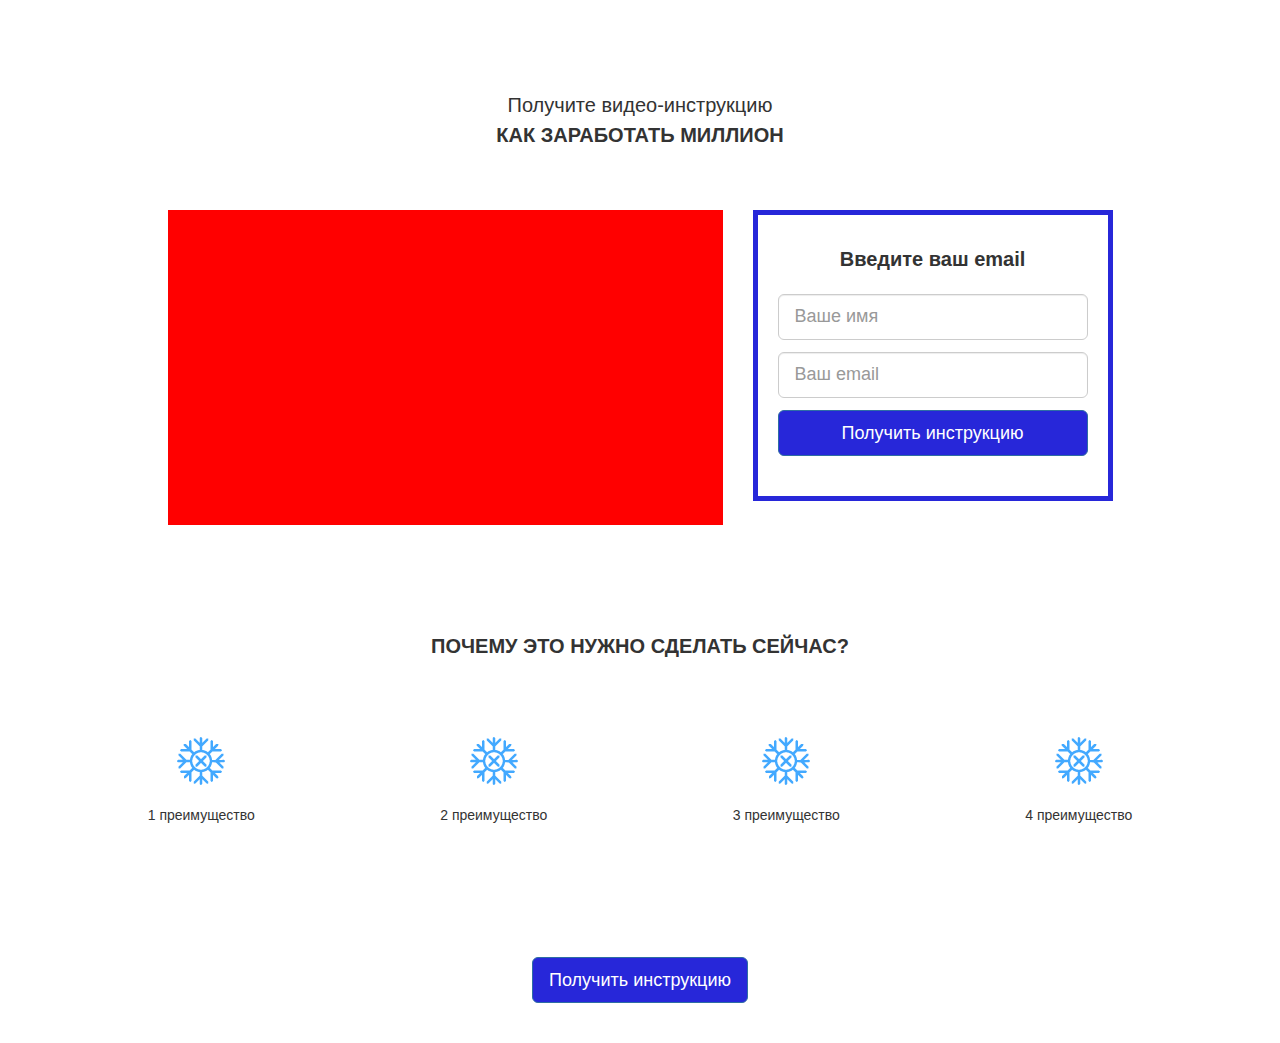
==== index.html @ 945a4804 "Первая проба" ====
<!DOCTYPE html>
<html lang="en">
<head>
    <meta charset="UTF-8">
    <title>Мой первый сайт</title>
    <link rel="stylesheet" type="text/css" href="css/bootstrap.css">
    <link rel="stylesheet" type="text/css" href="css/style.css">
</head>
<body>
<div class="section">
     <div class="container">
        <!--FIRST ROW-->
        <div class="row">
            <div class="col-lg-6 col-lg-offset-3">
                <h1 class="header text-center">
                    <span>Получите видео-инструкцию</span>
                    <strong class="text-uppercase">Как заработать миллион</strong>
            </h1>
            </div>
        </div>
        <!--2ND ROW-->
        <div class="row">
            <div class="col-lg-6 col-lg-offset-1 col-md-8 col-md-offset-2">
                <div class="video">
                    <!-- <iframe width="100%" height="315"  frameborder="0" ></iframe> -->
                </div>
            </div>
            <div class="col-lg-4 col-lg-offset-0 col-md-8 col-md-offset-2">
                 <div class="form">
                    <p class="form-header text-center">Введите ваш email</p>
                    <form action="#">
                        <input class="form-control input-lg" type="text" placeholder="Ваше имя">
                        <input class="form-control input-lg" type="text" placeholder="Ваш email">
                        <button class="btn btn-primary btn-lg form-btn btn-block">Получить инструкцию</button>
                    </form>
                </div>
            </div>
        </div>
    </div> 
</div>

<div class="section">
    <div class="container">
        <div class="row">
            <div class="col-lg12 col-xs-12 col-sm-12">
                <h2 class="section-header text-uppercase text-center">Почему это нужно сделать сейчас?</h2>
            </div>
        </div>
         <div class="features text-center">
             <div class="row">
                 <div class="col-lg-3 col-md-6">
                     <div class="feature-box">
                         <img src="img/00.png" alt="1 преимущество">
                         <p>1 преимущество</p>
                     </div>
                 </div>
                 <div class="col-lg-3 col-md-6">
                     <div class="feature-box">
                         <img src="img/00.png" alt="2 преимущество">
                         <p>2 преимущество</p>
                     </div>
                 </div>
                 <div class="col-lg-3 col-md-6">
                     <div class="feature-box">
                         <img src="img/00.png" alt="3 преимущество">
                         <p>3 преимущество</p>
                     </div>
                 </div>
                 <div class="col-lg-3 col-md-6">
                     <div class="feature-box">
                         <img src="img/00.png" alt="4 преимущество">
                         <p>4 преимущество</p>
                     </div>
                 </div>
             </div>
         </div>
          <button class="btn btn-primary btn-lg form-btn center-block"> Получить инструкцию </button>
    </div>
</div>
</body>
</html>
---- css/style.css ----
.header{
  font-size: 20px;
  line-height: 1.5;
  margin: 60px auto;
}

.header span{
  display: block;
}

.section{
  padding: 30px 0;
}
.video{
  background-color: #f00;
  width: 100%;
  height: 315px;
  margin-bottom: 30px;
}

.form{
  border: 5px solid #2727d9;
  padding: 30px 20px;
}
.form-header, .section-header{
  margin-bottom: 20px;
  font-size: 20px;
  font-weight: 900;
}
.form-btn{
  margin: 10px auto;
  background-color: #2727d9;
}

.form input{
  margin-bottom: 12px;
}

.features{
  margin: 60px auto;
}

.features p{
  margin-top: 20px;
}

.feature-box{
  height: 160px;
}
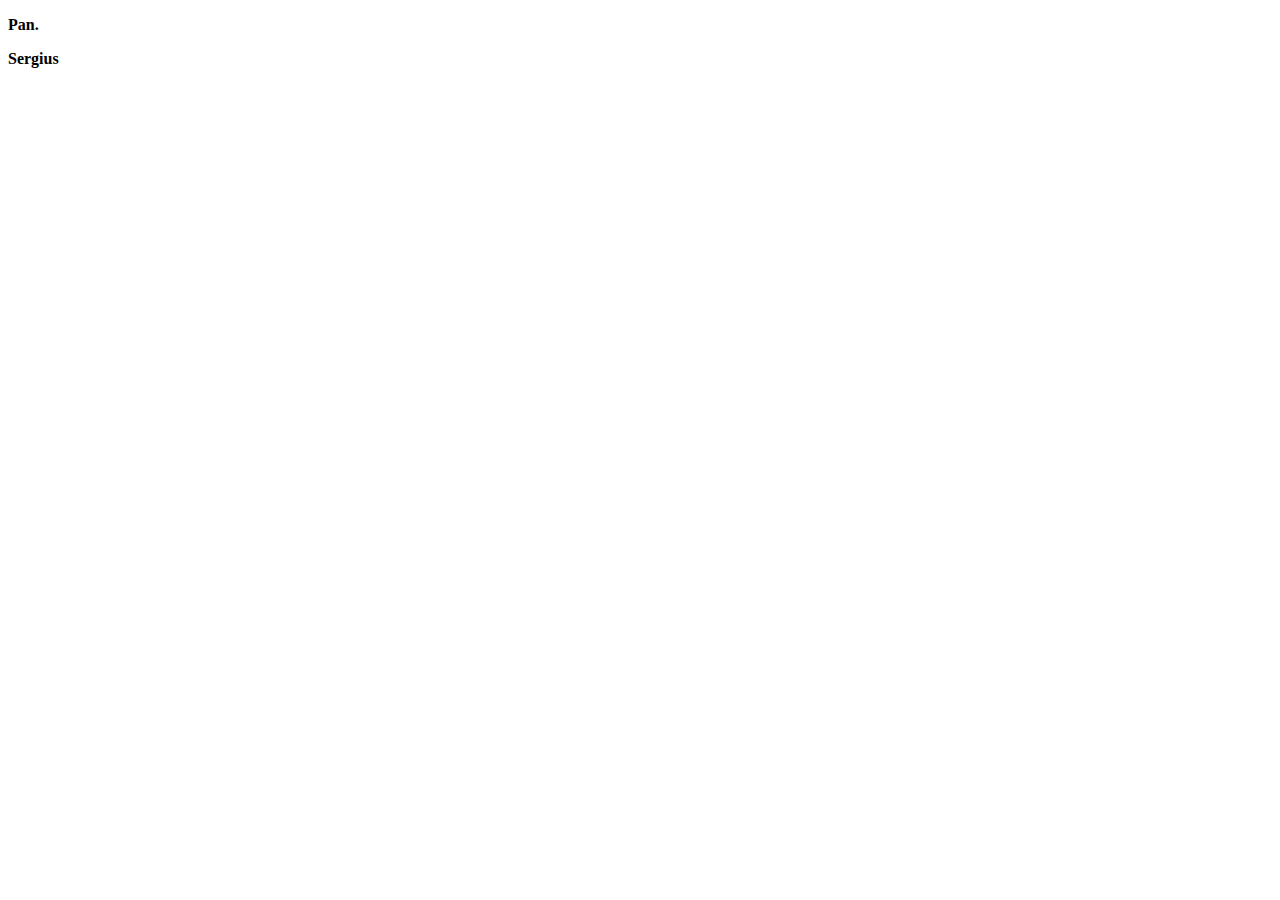
==== commit 69a71f62: "Add files via upload" ====
--- a/index.html
+++ b/index.html
@@ -2,80 +2,15 @@
 <html lang="en">
 <head>
     <meta charset="UTF-8">
-    <title>Мой первый сайт</title>
-    <link rel="stylesheet" type="text/css" href="css/bootstrap.css">
+    <title>logo CSS</title>
     <link rel="stylesheet" type="text/css" href="css/style.css">
+    <meta name='freelancehunt' content='823cf068633b059' />
 </head>
 <body>
-<div class="section">
-     <div class="container">
-        <!--FIRST ROW-->
-        <div class="row">
-            <div class="col-lg-6 col-lg-offset-3">
-                <h1 class="header text-center">
-                    <span>Получите видео-инструкцию</span>
-                    <strong class="text-uppercase">Как заработать миллион</strong>
-            </h1>
-            </div>
-        </div>
-        <!--2ND ROW-->
-        <div class="row">
-            <div class="col-lg-6 col-lg-offset-1 col-md-8 col-md-offset-2">
-                <div class="video">
-                    <!-- <iframe width="100%" height="315"  frameborder="0" ></iframe> -->
-                </div>
-            </div>
-            <div class="col-lg-4 col-lg-offset-0 col-md-8 col-md-offset-2">
-                 <div class="form">
-                    <p class="form-header text-center">Введите ваш email</p>
-                    <form action="#">
-                        <input class="form-control input-lg" type="text" placeholder="Ваше имя">
-                        <input class="form-control input-lg" type="text" placeholder="Ваш email">
-                        <button class="btn btn-primary btn-lg form-btn btn-block">Получить инструкцию</button>
-                    </form>
-                </div>
-            </div>
-        </div>
-    </div> 
-</div>
+    <div id='logo'>
+        <p class="pan"><strong>Pan.</strong></p>
+        <p class="s"><strong>Sergius</strong></p>
+    </div>
 
-<div class="section">
-    <div class="container">
-        <div class="row">
-            <div class="col-lg12 col-xs-12 col-sm-12">
-                <h2 class="section-header text-uppercase text-center">Почему это нужно сделать сейчас?</h2>
-            </div>
-        </div>
-         <div class="features text-center">
-             <div class="row">
-                 <div class="col-lg-3 col-md-6">
-                     <div class="feature-box">
-                         <img src="img/00.png" alt="1 преимущество">
-                         <p>1 преимущество</p>
-                     </div>
-                 </div>
-                 <div class="col-lg-3 col-md-6">
-                     <div class="feature-box">
-                         <img src="img/00.png" alt="2 преимущество">
-                         <p>2 преимущество</p>
-                     </div>
-                 </div>
-                 <div class="col-lg-3 col-md-6">
-                     <div class="feature-box">
-                         <img src="img/00.png" alt="3 преимущество">
-                         <p>3 преимущество</p>
-                     </div>
-                 </div>
-                 <div class="col-lg-3 col-md-6">
-                     <div class="feature-box">
-                         <img src="img/00.png" alt="4 преимущество">
-                         <p>4 преимущество</p>
-                     </div>
-                 </div>
-             </div>
-         </div>
-          <button class="btn btn-primary btn-lg form-btn center-block"> Получить инструкцию </button>
-    </div>
-</div>
 </body>
 </html>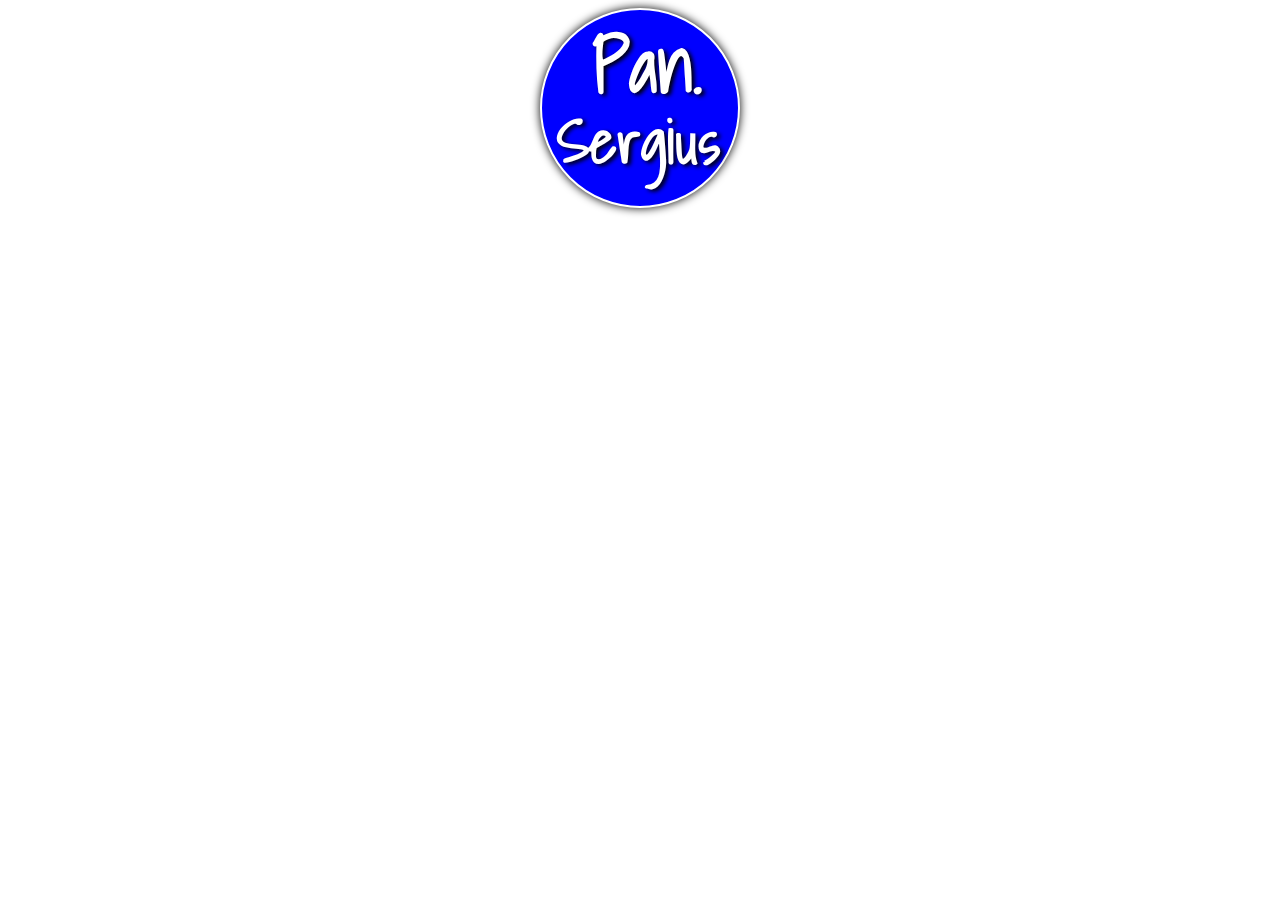
==== commit a5736968: "Update index.html" ====
--- a/index.html
+++ b/index.html
@@ -2,7 +2,7 @@
 <html lang="en">
 <head>
     <meta charset="UTF-8">
-    <title>logo CSS</title>
+    <title>Sergius</title>
     <link rel="stylesheet" type="text/css" href="css/style.css">
     <meta name='freelancehunt' content='823cf068633b059' />
 </head>
@@ -13,4 +13,4 @@
     </div>
 
 </body>
-</html>+</html>
--- a/css/style.css
+++ b/css/style.css
@@ -0,0 +1,62 @@
+*{
+	box-sizing: border-box;/*не учитывать бордеры и паддинги в ширине*/
+}
+
+.box{
+	background-color: #aeaeae;
+	height: 100px;
+	width: 20%;
+}
+
+.mini-box{
+	background-color: #f00;
+	height: 50px;
+	width: 50%;
+}
+
+p.first{
+	margin-top: 220px;
+}
+
+
+/* logo */
+@font-face {
+  font-family: 'Shadows Into Light';
+  font-style: normal;
+  font-weight: 400;
+  src: local('Shadows Into Light'), local('ShadowsIntoLight'), url(ShadowsIntoLight.woff2) format('woff2');
+  unicode-range: U+0000-00FF, U+0131, U+0152-0153, U+02BB-02BC, U+02C6, U+02DA, U+02DC, U+2000-206F, U+2074, U+20AC, U+2122, U+2191, U+2193, U+2212, U+2215, U+FEFF, U+FFFD;
+}
+        #logo {
+            background: blue;
+            border: solid 2px white;
+            border-radius: 100px 100px;
+            box-shadow: 0 0 10px black;
+            height: 200px;
+           /* margin: auto;*/
+            width: 200px;
+
+            /*по центру*/
+            position: fixed/*absolute*/;
+            left: 50%;
+            margin-left: -100px;
+        }
+
+        #logo p {
+            color: white;
+            font-family: 'Shadows Into Light', cursive;
+            line-height: 1px;
+            margin-top: 35px;
+            text-shadow: 3px 2px 4px black;
+        }
+
+        #logo .pan {
+            font-size: 75px;
+            padding: 20px 0 0 50px;
+        }
+
+       #logo .s {
+            font-size: 60px;
+            padding: 0 0 0 15px;
+
+        }
